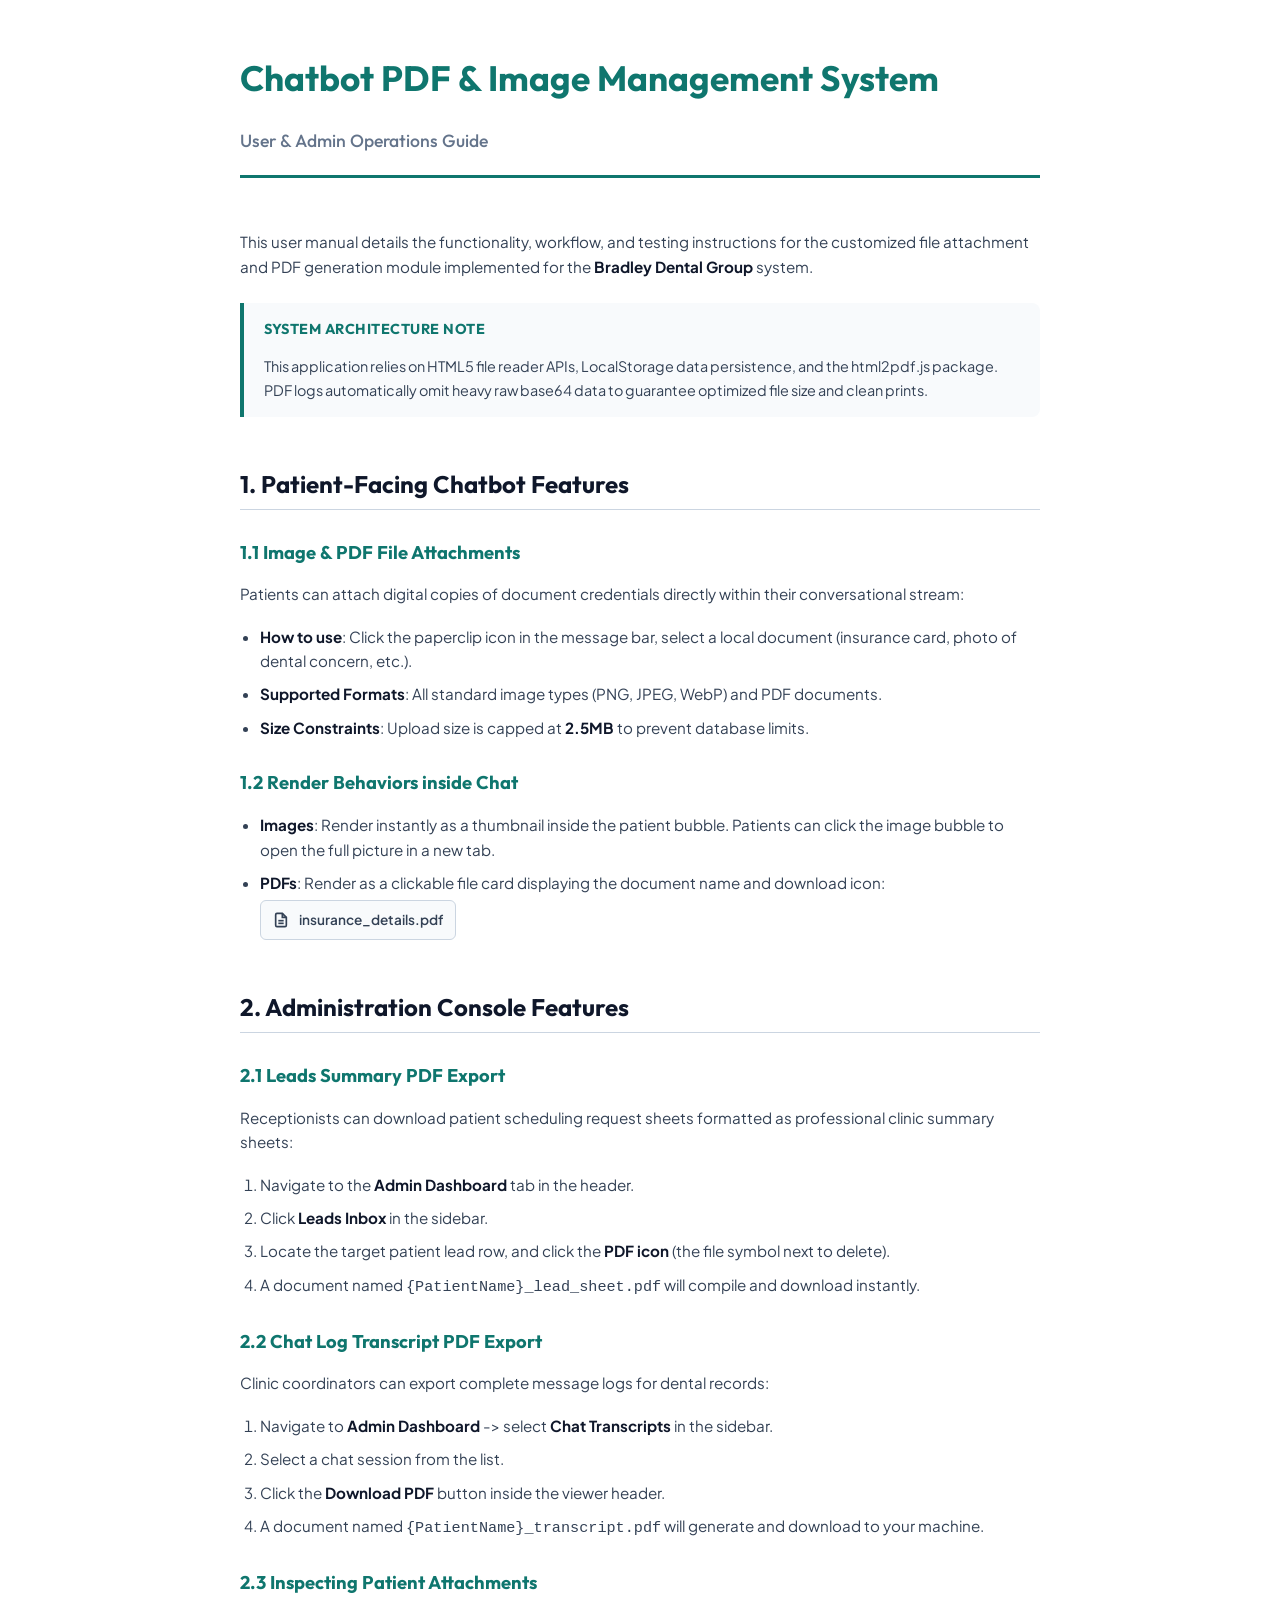
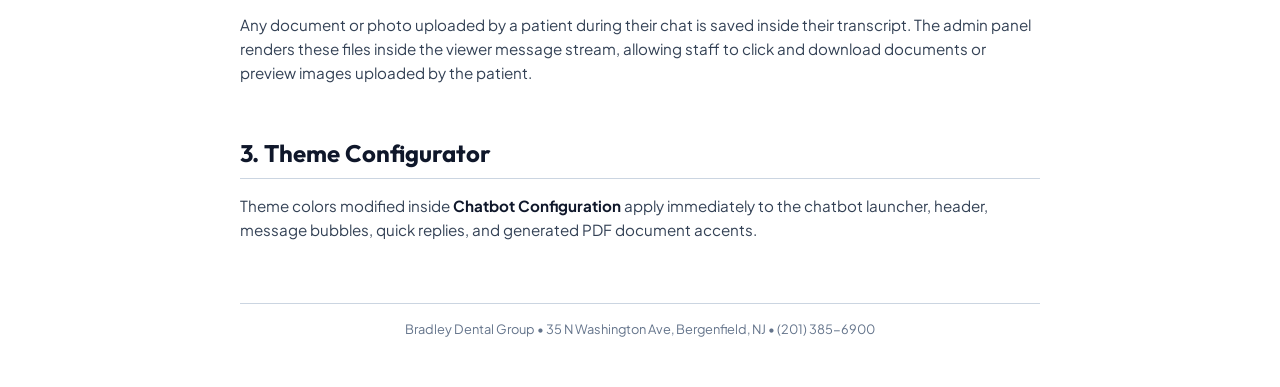
==== user_guide.html @ 5da91204 "Add PDF user guide and HTML print source template" ====
<!DOCTYPE html>
<html lang="en">
<head>
  <meta charset="UTF-8">
  <meta name="viewport" content="width=device-width, initial-scale=1.0">
  <title>User Guide: Chatbot PDF & Image Management System</title>
  <link rel="preconnect" href="https://fonts.googleapis.com">
  <link rel="preconnect" href="https://fonts.gstatic.com" crossorigin>
  <link href="https://fonts.googleapis.com/css2?family=Outfit:wght@400;600;700;800&family=Plus+Jakarta+Sans:wght@400;500;600;700&display=swap" rel="stylesheet">
  <style>
    :root {
      --primary-color: #0f766e;
      --primary-light: #f0fdfa;
      --text-dark: #0f172a;
      --text-medium: #334155;
      --text-light: #64748b;
      --border-color: #cbd5e1;
      --bg-light: #f8fafc;
    }

    body {
      font-family: 'Plus Jakarta Sans', sans-serif;
      color: var(--text-medium);
      line-height: 1.6;
      padding: 50px;
      max-width: 800px;
      margin: 0 auto;
      background-color: #ffffff;
    }

    h1, h2, h3, h4 {
      font-family: 'Outfit', sans-serif;
      color: var(--text-dark);
      font-weight: 700;
      margin-top: 1.5em;
      margin-bottom: 0.5em;
    }

    h1 {
      font-size: 2.2rem;
      color: var(--primary-color);
      border-bottom: 3px solid var(--primary-color);
      padding-bottom: 12px;
      margin-top: 0;
      margin-bottom: 1.5em;
    }

    h2 {
      font-size: 1.5rem;
      border-bottom: 1.5px solid var(--border-color);
      padding-bottom: 6px;
      margin-top: 2em;
    }

    h3 {
      font-size: 1.15rem;
      color: var(--primary-color);
    }

    p {
      margin-bottom: 1.2em;
      font-size: 0.95rem;
    }

    ul, ol {
      margin-bottom: 1.5em;
      padding-left: 20px;
    }

    li {
      margin-bottom: 0.6em;
      font-size: 0.95rem;
    }

    strong {
      color: var(--text-dark);
    }

    .badge {
      display: inline-block;
      background-color: var(--primary-light);
      color: var(--primary-color);
      font-weight: 700;
      font-size: 0.75rem;
      padding: 3px 8px;
      border-radius: 4px;
      text-transform: uppercase;
      letter-spacing: 0.5px;
    }

    .alert {
      background-color: var(--bg-light);
      border-left: 4px solid var(--primary-color);
      padding: 15px 20px;
      border-radius: 0 8px 8px 0;
      margin: 1.5em 0;
    }

    .alert-title {
      font-family: 'Outfit', sans-serif;
      font-weight: 700;
      color: var(--primary-color);
      margin-bottom: 6px;
      font-size: 0.9rem;
      text-transform: uppercase;
      letter-spacing: 0.5px;
    }

    .alert p {
      margin-bottom: 0;
      font-size: 0.9rem;
    }

    .doc-preview {
      display: inline-flex;
      align-items: center;
      gap: 10px;
      padding: 8px 12px;
      background: var(--bg-light);
      border: 1px solid var(--border-color);
      border-radius: 6px;
      font-size: 0.85rem;
      font-weight: 600;
      margin-top: 5px;
    }

    /* Print styles */
    @media print {
      body {
        padding: 20px;
      }
      .no-print {
        display: none;
      }
      .page-break {
        page-break-before: always;
      }
    }
  </style>
</head>
<body>

  <h1>Chatbot PDF & Image Management System<br><span style="font-size: 1.1rem; color: var(--text-light); font-weight: 500;">User & Admin Operations Guide</span></h1>

  <p>This user manual details the functionality, workflow, and testing instructions for the customized file attachment and PDF generation module implemented for the <strong>Bradley Dental Group</strong> system.</p>

  <div class="alert">
    <div class="alert-title">System Architecture Note</div>
    <p>This application relies on HTML5 file reader APIs, LocalStorage data persistence, and the html2pdf.js package. PDF logs automatically omit heavy raw base64 data to guarantee optimized file size and clean prints.</p>
  </div>

  <h2>1. Patient-Facing Chatbot Features</h2>
  
  <h3>1.1 Image & PDF File Attachments</h3>
  <p>Patients can attach digital copies of document credentials directly within their conversational stream:</p>
  <ul>
    <li><strong>How to use</strong>: Click the paperclip icon in the message bar, select a local document (insurance card, photo of dental concern, etc.).</li>
    <li><strong>Supported Formats</strong>: All standard image types (PNG, JPEG, WebP) and PDF documents.</li>
    <li><strong>Size Constraints</strong>: Upload size is capped at <strong>2.5MB</strong> to prevent database limits.</li>
  </ul>

  <h3>1.2 Render Behaviors inside Chat</h3>
  <ul>
    <li><strong>Images</strong>: Render instantly as a thumbnail inside the patient bubble. Patients can click the image bubble to open the full picture in a new tab.</li>
    <li><strong>PDFs</strong>: Render as a clickable file card displaying the document name and download icon:
      <br>
      <div class="doc-preview">
        <svg width="16" height="16" viewBox="0 0 24 24" fill="none" stroke="currentColor" stroke-width="2.5"><path d="M14 2H6a2 2 0 0 0-2 2v16a2 2 0 0 0 2 2h12a2 2 0 0 0 2-2V8z"></path><polyline points="14 2 14 8 20 8"></polyline><line x1="16" y1="13" x2="8" y2="13"></line><line x1="16" y1="17" x2="8" y2="17"></line></svg>
        insurance_details.pdf
      </div>
    </li>
  </ul>

  <div class="page-break"></div>

  <h2>2. Administration Console Features</h2>

  <h3>2.1 Leads Summary PDF Export</h3>
  <p>Receptionists can download patient scheduling request sheets formatted as professional clinic summary sheets:</p>
  <ol>
    <li>Navigate to the <strong>Admin Dashboard</strong> tab in the header.</li>
    <li>Click <strong>Leads Inbox</strong> in the sidebar.</li>
    <li>Locate the target patient lead row, and click the <strong>PDF icon</strong> (the file symbol next to delete).</li>
    <li>A document named <code>{PatientName}_lead_sheet.pdf</code> will compile and download instantly.</li>
  </ol>

  <h3>2.2 Chat Log Transcript PDF Export</h3>
  <p>Clinic coordinators can export complete message logs for dental records:</p>
  <ol>
    <li>Navigate to <strong>Admin Dashboard</strong> -> select <strong>Chat Transcripts</strong> in the sidebar.</li>
    <li>Select a chat session from the list.</li>
    <li>Click the <strong>Download PDF</strong> button inside the viewer header.</li>
    <li>A document named <code>{PatientName}_transcript.pdf</code> will generate and download to your machine.</li>
  </ol>

  <h3>2.3 Inspecting Patient Attachments</h3>
  <p>Any document or photo uploaded by a patient during their chat is saved inside their transcript. The admin panel renders these files inside the viewer message stream, allowing staff to click and download documents or preview images uploaded by the patient.</p>

  <h2>3. Theme Configurator</h2>
  <p>Theme colors modified inside <strong>Chatbot Configuration</strong> apply immediately to the chatbot launcher, header, message bubbles, quick replies, and generated PDF document accents.</p>

  <div style="margin-top: 60px; border-top: 1px solid var(--border-color); padding-top: 15px; text-align: center; font-size: 0.8rem; color: var(--text-light);">
    Bradley Dental Group &bull; 35 N Washington Ave, Bergenfield, NJ &bull; (201) 385-6900
  </div>

</body>
</html>
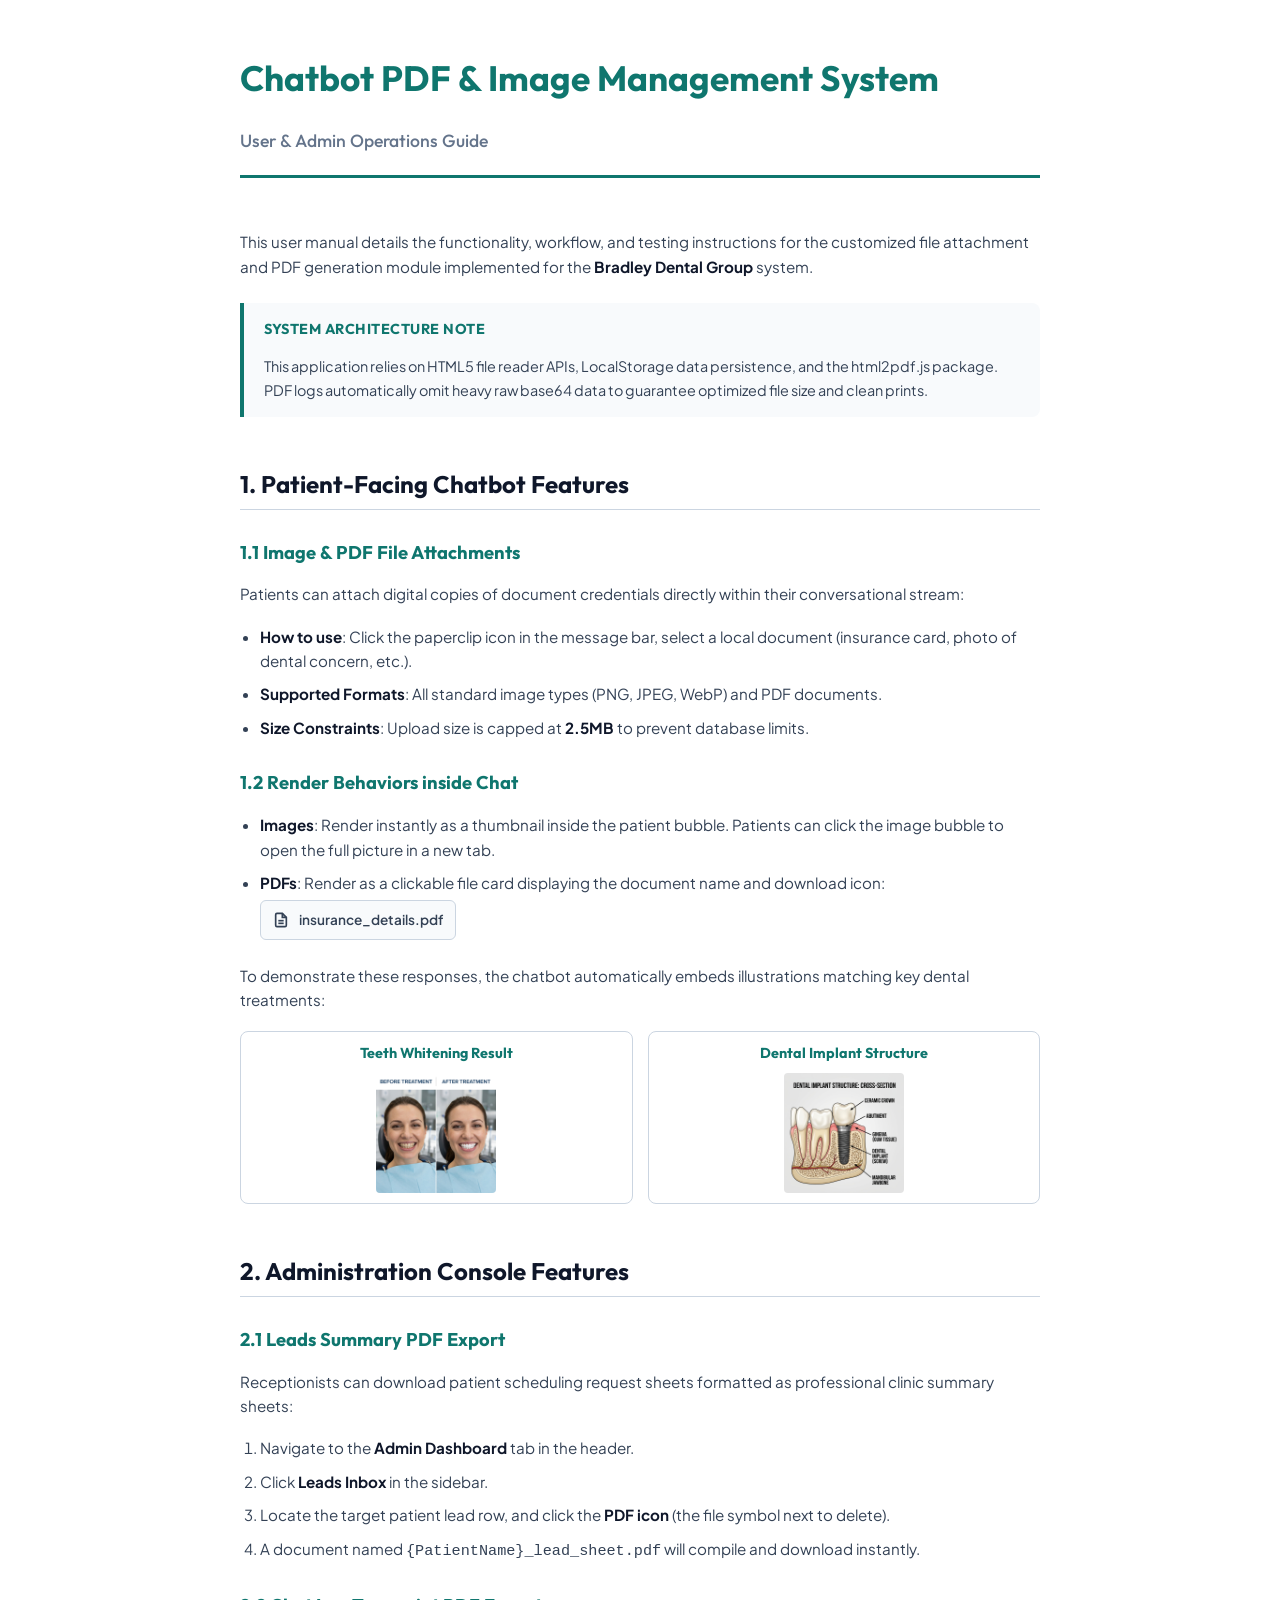
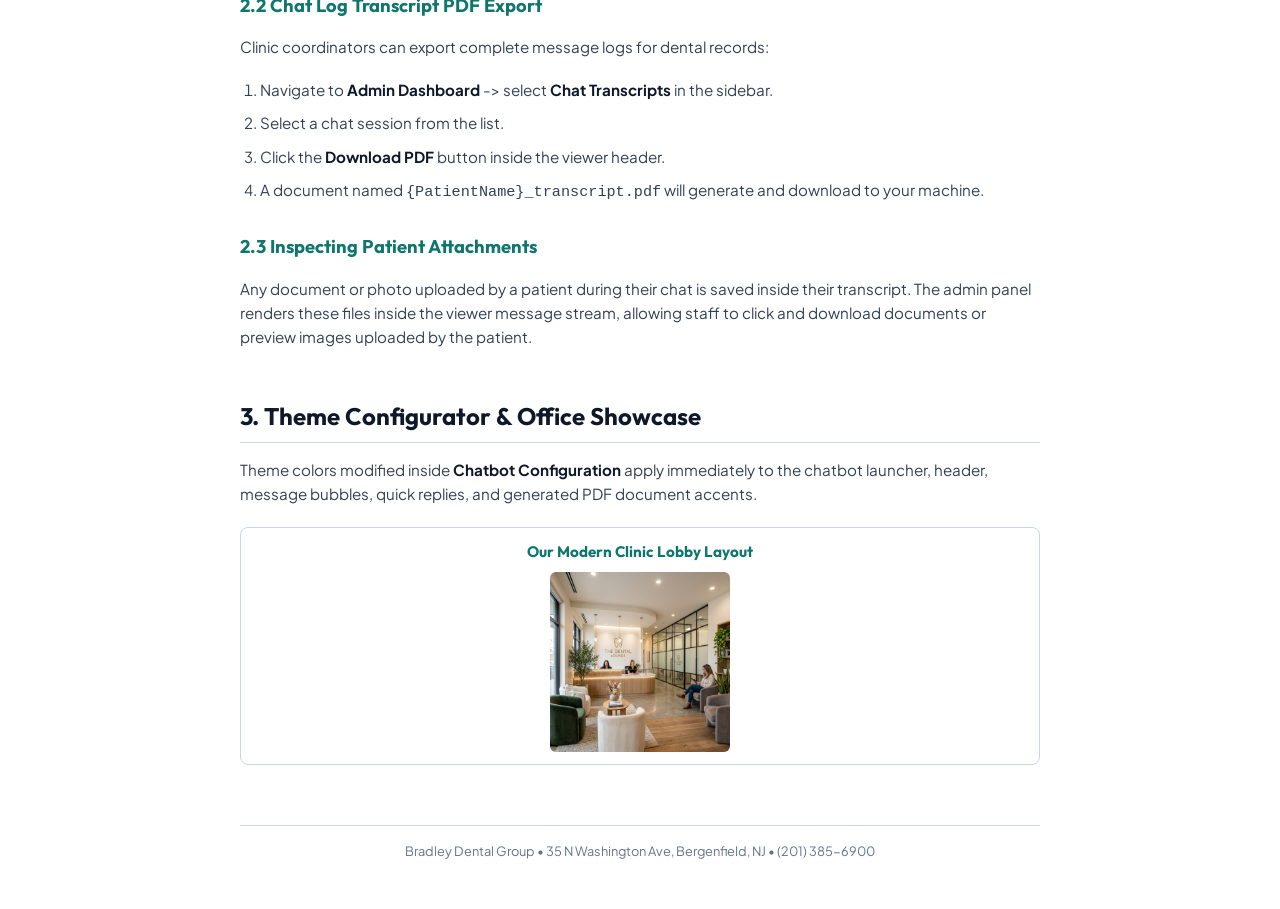
==== commit 3bddea31: "Embed dental illustrations inside PDF user guide" ====
--- a/user_guide.html
+++ b/user_guide.html
@@ -171,6 +171,18 @@
     </li>
   </ul>
 
+  <p>To demonstrate these responses, the chatbot automatically embeds illustrations matching key dental treatments:</p>
+  <div style="display: flex; gap: 15px; margin-top: 15px; justify-content: space-between;">
+    <div style="flex: 1; border: 1px solid var(--border-color); padding: 10px; border-radius: 8px; text-align: center;">
+      <h4 style="margin-top: 0; font-size: 0.9rem; color: var(--primary-color); margin-bottom: 8px;">Teeth Whitening Result</h4>
+      <img src="assets/whitening_result.png" style="max-width: 100%; border-radius: 4px; height: 120px; object-fit: cover; display: block; margin: 0 auto;" alt="Whitening Comparison">
+    </div>
+    <div style="flex: 1; border: 1px solid var(--border-color); padding: 10px; border-radius: 8px; text-align: center;">
+      <h4 style="margin-top: 0; font-size: 0.9rem; color: var(--primary-color); margin-bottom: 8px;">Dental Implant Structure</h4>
+      <img src="assets/dental_implants.png" style="max-width: 100%; border-radius: 4px; height: 120px; object-fit: cover; display: block; margin: 0 auto;" alt="Implant Anatomy">
+    </div>
+  </div>
+
   <div class="page-break"></div>
 
   <h2>2. Administration Console Features</h2>
@@ -196,8 +208,13 @@
   <h3>2.3 Inspecting Patient Attachments</h3>
   <p>Any document or photo uploaded by a patient during their chat is saved inside their transcript. The admin panel renders these files inside the viewer message stream, allowing staff to click and download documents or preview images uploaded by the patient.</p>
 
-  <h2>3. Theme Configurator</h2>
+  <h2>3. Theme Configurator & Office Showcase</h2>
   <p>Theme colors modified inside <strong>Chatbot Configuration</strong> apply immediately to the chatbot launcher, header, message bubbles, quick replies, and generated PDF document accents.</p>
+  
+  <div style="text-align: center; margin-top: 20px; border: 1px solid var(--border-color); padding: 12px; border-radius: 8px;">
+    <h4 style="margin-top: 0; font-size: 0.95rem; color: var(--primary-color); margin-bottom: 8px;">Our Modern Clinic Lobby Layout</h4>
+    <img src="assets/clinic_lobby.png" style="max-width: 100%; max-height: 180px; border-radius: 6px; display: block; margin: 0 auto;" alt="Clinic Lobby">
+  </div>
 
   <div style="margin-top: 60px; border-top: 1px solid var(--border-color); padding-top: 15px; text-align: center; font-size: 0.8rem; color: var(--text-light);">
     Bradley Dental Group &bull; 35 N Washington Ave, Bergenfield, NJ &bull; (201) 385-6900
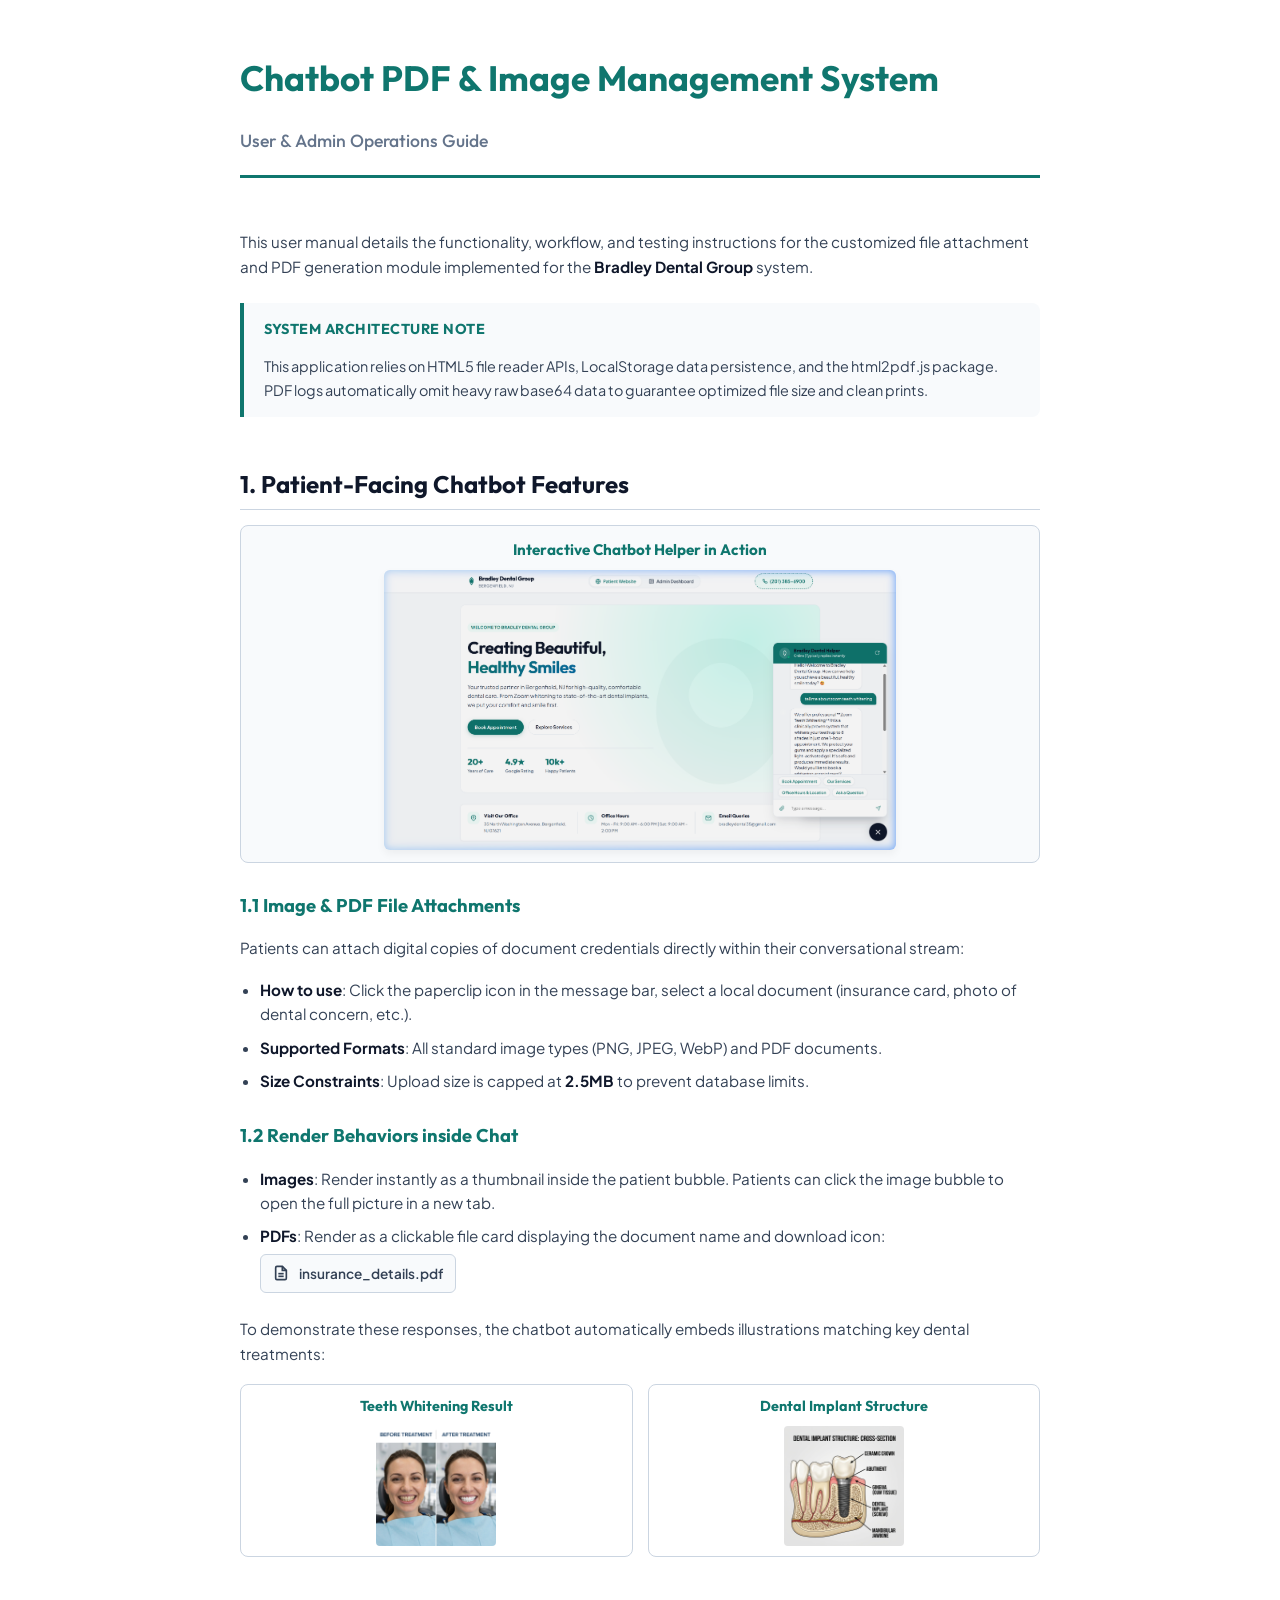
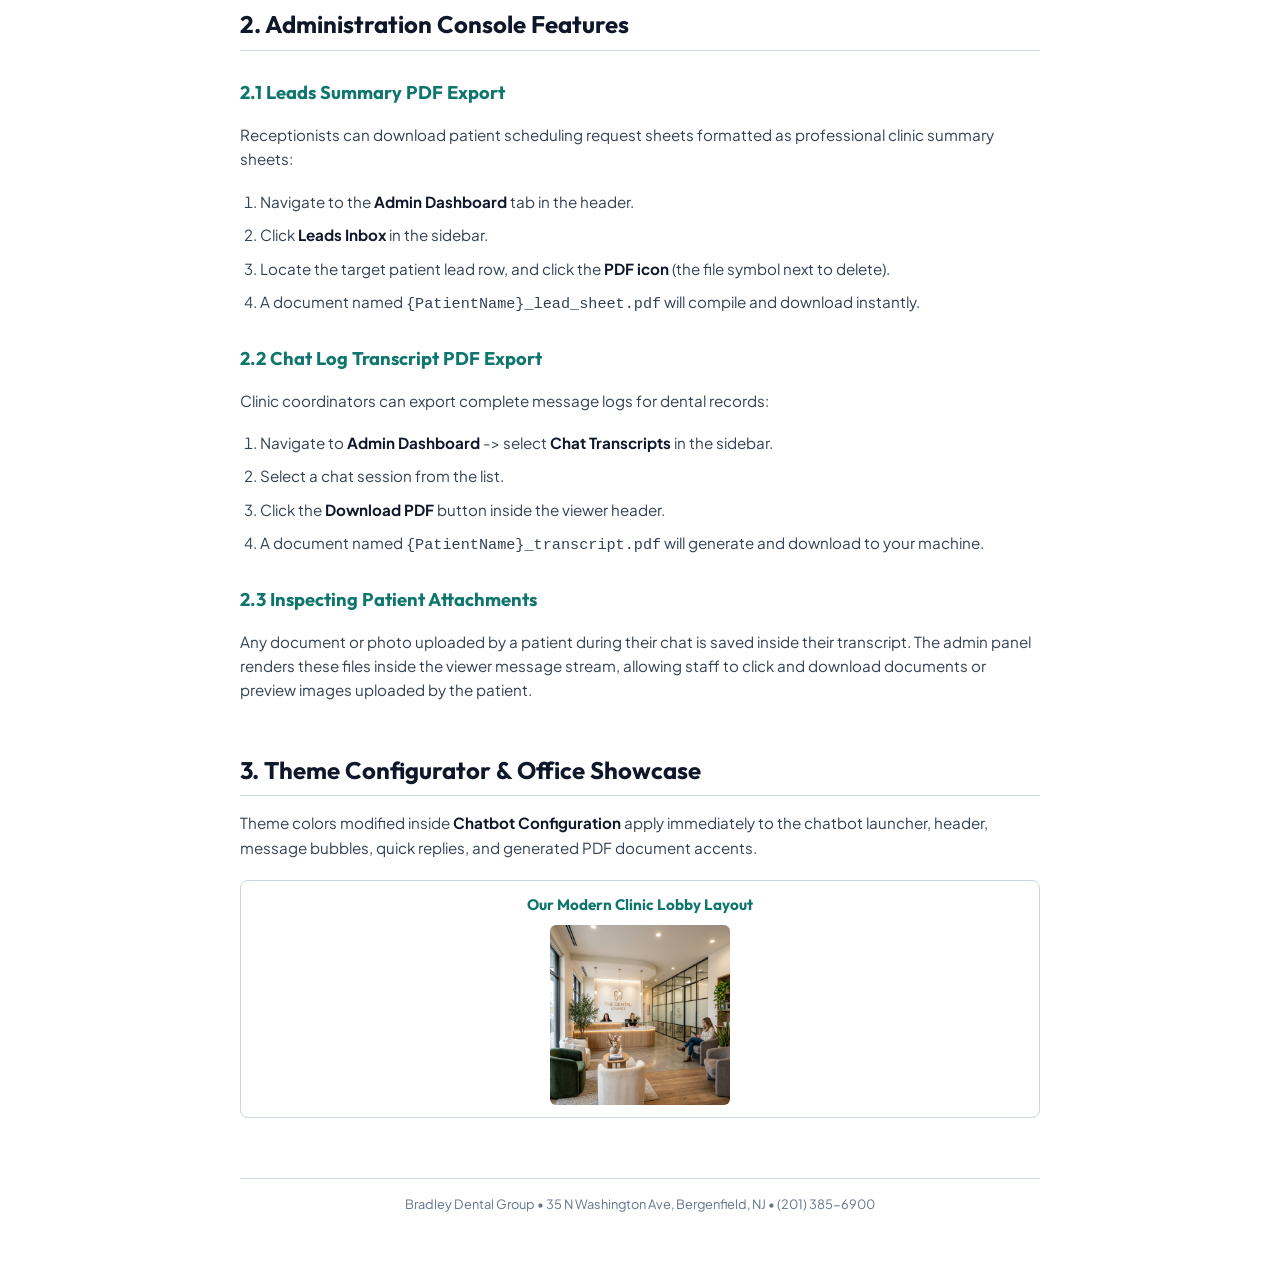
==== commit f3dee3d8: "Add chatbot usage screenshot to PDF user guide" ====
--- a/user_guide.html
+++ b/user_guide.html
@@ -151,6 +151,11 @@
 
   <h2>1. Patient-Facing Chatbot Features</h2>
   
+  <div style="text-align: center; margin-top: 15px; margin-bottom: 25px; border: 1px solid var(--border-color); padding: 12px; border-radius: 8px; background: var(--bg-light);">
+    <h4 style="margin-top: 0; font-size: 0.95rem; color: var(--primary-color); margin-bottom: 8px; font-family: Outfit, sans-serif;">Interactive Chatbot Helper in Action</h4>
+    <img src="assets/chat_in_use.png" style="max-width: 100%; max-height: 280px; border-radius: 6px; display: block; margin: 0 auto; box-shadow: 0 4px 8px rgba(0,0,0,0.05);" alt="Chatbot Interface Usage">
+  </div>
+
   <h3>1.1 Image & PDF File Attachments</h3>
   <p>Patients can attach digital copies of document credentials directly within their conversational stream:</p>
   <ul>
